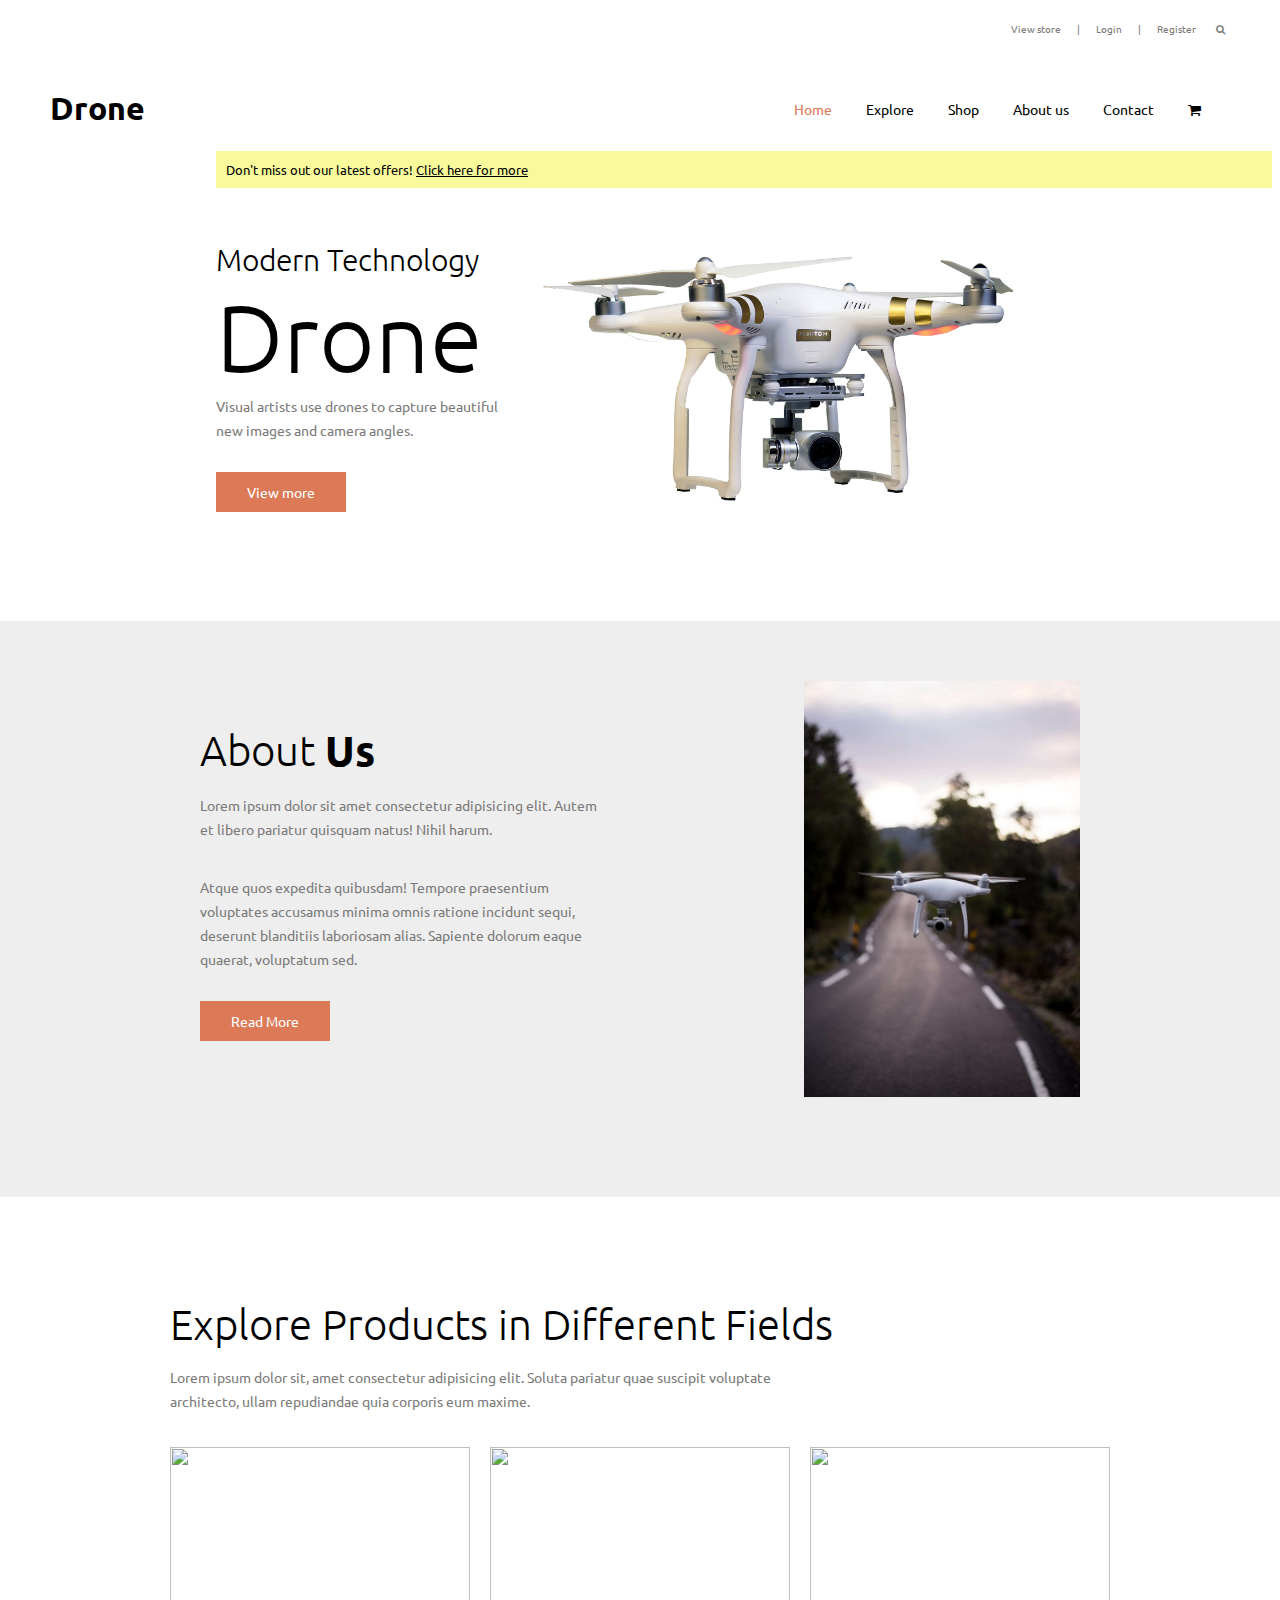
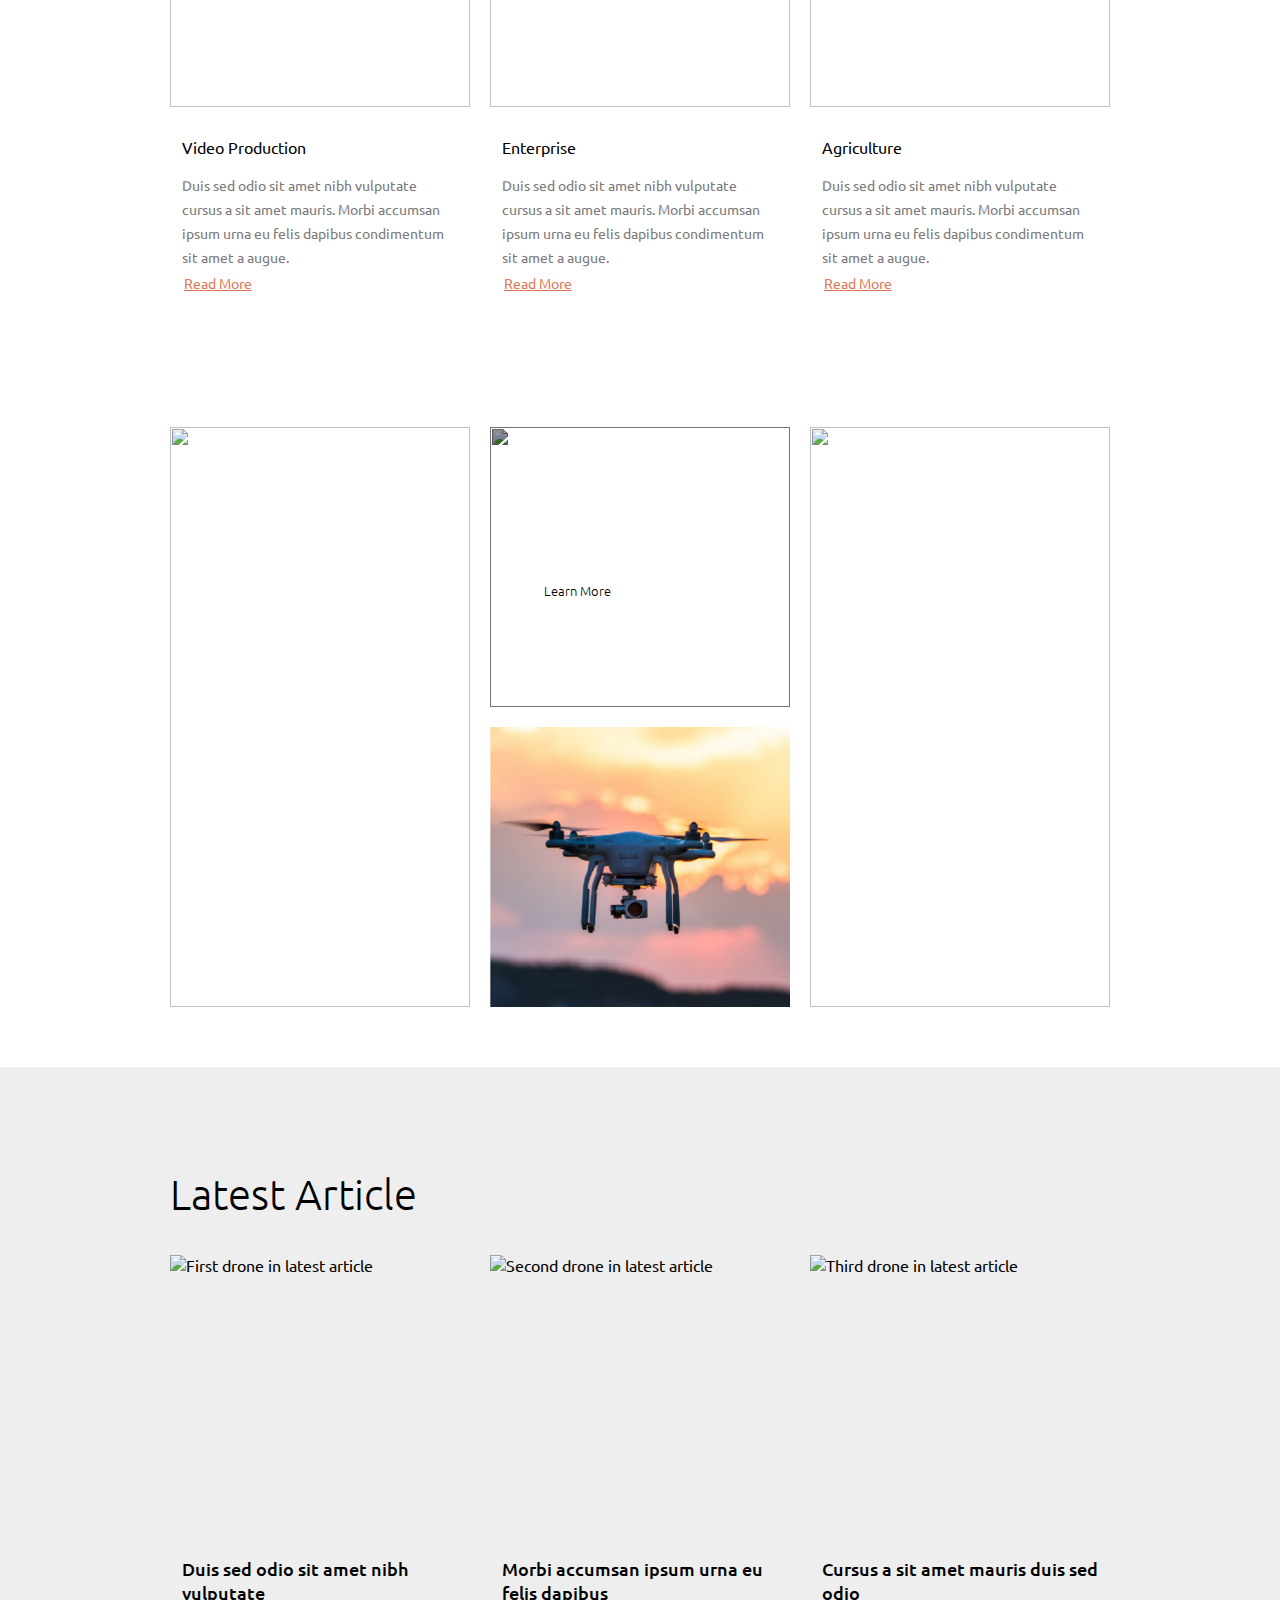
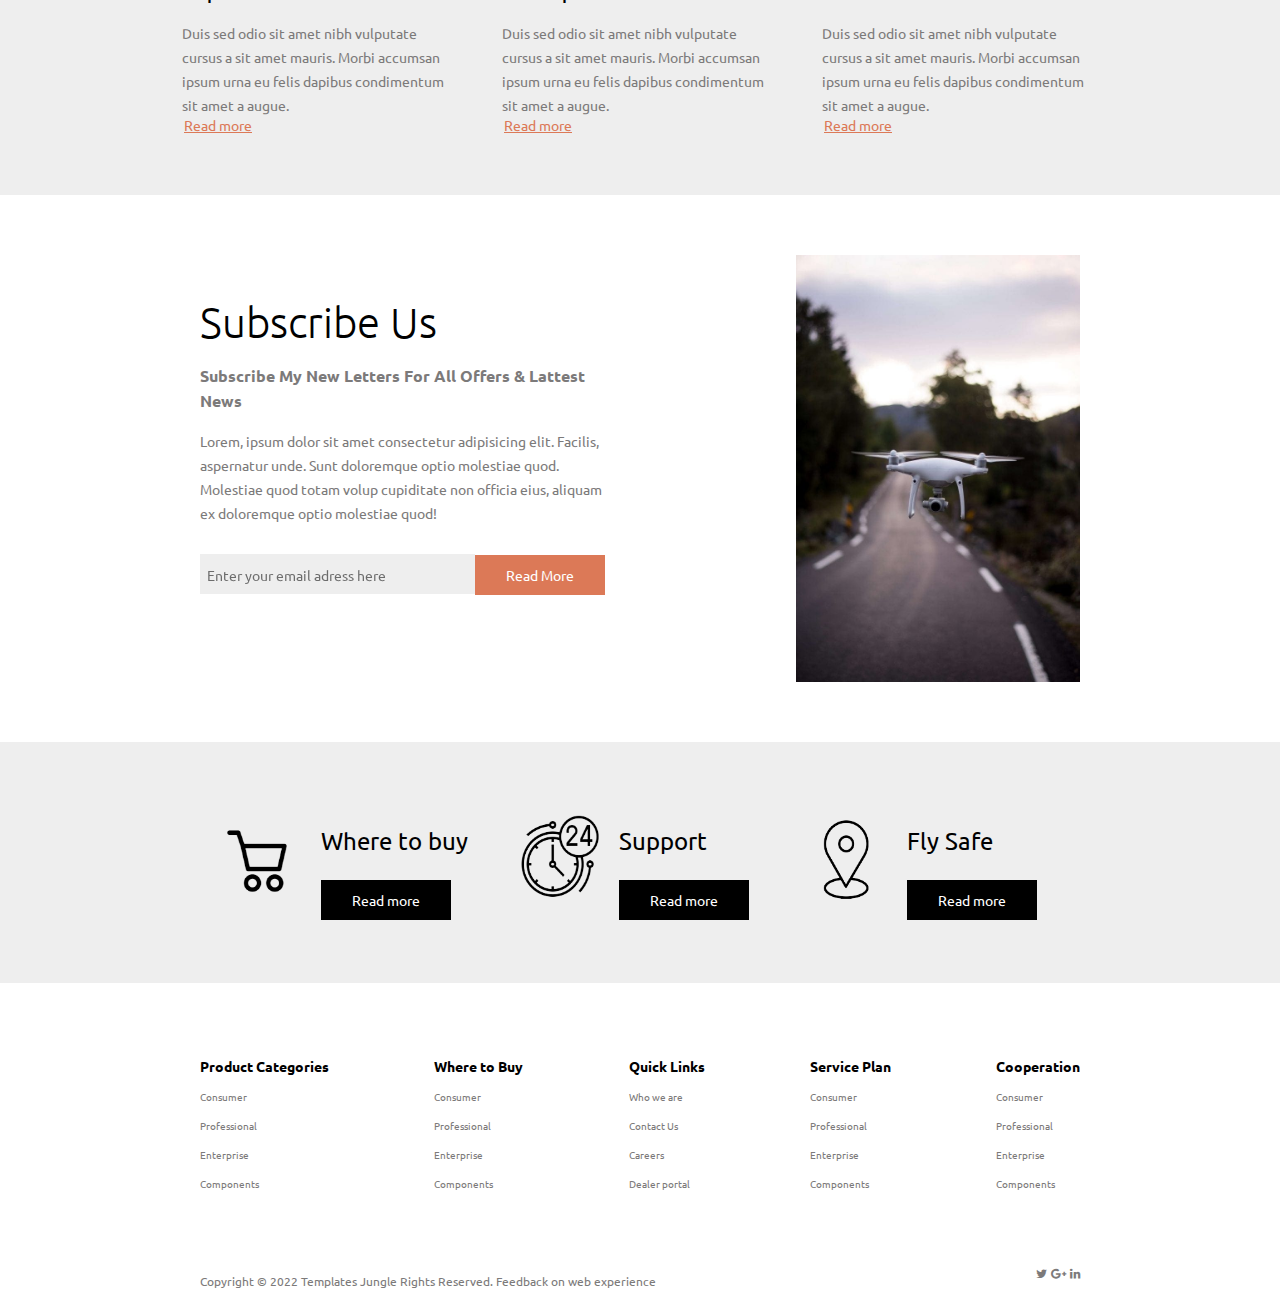
==== index.html @ cffd30b4 "Add files via upload" ====
<!DOCTYPE html>
<html lang="en">

<head>
    <meta charset="UTF-8">
    <meta http-equiv="X-UA-Compatible" content="IE=edge">
    <meta name="viewport" content="width=device-width, initial-scale=1.0">
    <link rel="stylesheet" href="https://cdnjs.cloudflare.com/ajax/libs/font-awesome/4.7.0/css/font-awesome.min.css">
    <link rel="stylesheet" type="text/css"
        href="http://fonts.googleapis.com/css?family=Ubuntu:regular,bold&subset=Latin">
    <link rel="stylesheet" href="css\normalize.css">
    <link rel="stylesheet" href="css\common.css">
    <link rel="stylesheet" href="css\style.css">

    <script defer src="js\header-functions.js"></script>
    <script defer src="js\index-functions.js"></script>

    <title>Home</title>

    <link rel="icon" type="image/x-icon" href="images\favicon.png">
</head>

<body>
    <header>
        <nav id="header-menu">
            <h1><b>Drone</b></h1>
            <ul>
                <li id="active">Home</li>
                <li><a href="explore.html"> Explore</a></li>
                <li><a href="shop.html">Shop</a></li>
                <li><a href="about-us.html">About us</a></li>
                <li><a href="contact.html">Contact</a></li>
                <li><a href="shopping-cart.html"><i class="fa fa-shopping-cart"></i></a></li>
            </ul>
        </nav>
    </header>
    <main>
        <section class="entry">

            <div id="entry-text">
                <mark>Don't miss out our latest offers! <a href="explore.html"><span>Click here for more</span>
                    </a></mark>
                <p id="modern-technology">Modern Technology</p>
                <p id="drone">Drone</p>
                <p class="text">Visual artists use drones to capture beautiful new images and camera angles.</p>
                <button class="entry-and-about-us-button"><a href="#explore-section">View more</a></button>
            </div>
            <img src="images\drone1.png" alt="entry-drone">
        </section>

        <section class="About-Us">
            <div id="About-Us-Text-And-Button">
                <p class="section-header">About <span>Us</span></p>
                <p class="text">
                    Lorem ipsum dolor sit amet consectetur adipisicing elit.
                    Autem et libero pariatur quisquam natus! Nihil harum.
                </p>
                <br>
                <p class="text">
                    Atque quos expedita quibusdam! Tempore praesentium
                    voluptates accusamus minima omnis ratione incidunt
                    sequi, deserunt blanditiis laboriosam alias. Sapiente
                    dolorum eaque quaerat, voluptatum sed.
                </p>
                <a href="about-us.html"><button class="entry-and-about-us-button">Read More</button></a>
            </div>
            <div class="About-Subscribe-img">
                <img src="images\drone2.png" alt="">
            </div>
        </section>

        <section class="explore" id="explore-section">
            <div class="explore-intro">
                <p class="section-header">Explore Products in Different Fields</p>
                <p class="text">
                    Lorem ipsum dolor sit, amet consectetur adipisicing elit. Soluta
                    pariatur quae suscipit voluptate architecto, ullam repudiandae quia
                    corporis eum maxime.
                </p>
            </div>
            <div class="explore-latest-article-cards">
                <div class="explore-latest-article-card">
                    <img src="images\drone3.png" alt="" />
                    <div class="explore-latest-article-card-text">
                        <p class="card-header-explore">Video Production</p>
                        <p class="text">
                            Duis sed odio sit amet nibh vulputate cursus a sit amet mauris.
                            Morbi accumsan ipsum urna eu felis dapibus condimentum sit amet a augue.
                        </p>
                        <button class="explore-and-latest-article-button">Read More</button>
                    </div>
                </div>

                <div class="explore-latest-article-card">
                    <img src="images\drone4.png" alt="" />
                    <div class="explore-latest-article-card-text">
                        <p class="card-header-explore">Enterprise</p>
                        <p class="text">
                            Duis sed odio sit amet nibh vulputate cursus a sit amet mauris.
                            Morbi accumsan ipsum urna eu felis dapibus condimentum sit amet a augue.
                        </p>
                        <button class="explore-and-latest-article-button">Read More</button>
                    </div>
                </div>

                <div class="explore-latest-article-card">
                    <img src="images\drone5.png" alt="" />
                    <div class="explore-latest-article-card-text">
                        <p class="card-header-explore">Agriculture</p>
                        <p class="text">
                            Duis sed odio sit amet nibh vulputate cursus a sit amet mauris.
                            Morbi accumsan ipsum urna eu felis dapibus condimentum sit amet a augue.
                        </p>
                        <button class="explore-and-latest-article-button">Read More</button>
                    </div>
                </div>
            </div>

            <div class="explore-other">
                <img src="images\drone6.png" alt="" />
                <div class="explore-other-more">
                    <div class="explore-other-more-actions">
                        <img class="explore-other-more-actions-img" src="images\drone5.png" alt="" />
                        <div class="explore-more-actions-info">
                            <h4>Fixed Wings</h4>
                            <div class="explore-other-more-actions-buttons">
                                <button class="explore-other-lm-btn">Learn More</button>
                                <button class="explore-other-pn-btn">Purchase Now</button>
                            </div>
                        </div>
                    </div>
                    <img src="images\drone3.PNG" alt="" />
                </div>
                <img src="images\drone2.PNG" alt="" />
            </div>
        </section>

        <section class="latest-article">
            <p class="section-header">Latest Article</p>
            <div class="explore-latest-article-cards">
                <div class="explore-latest-article-card">
                    <img src="images\drone7.PNG" alt="First drone in latest article">
                    <div class="explore-latest-article-card-text">
                        <p class="card-header">Duis sed odio sit amet nibh vulputate</p>
                        <p class="text">
                            Duis sed odio sit amet nibh vulputate cursus a sit amet mauris.
                            Morbi accumsan ipsum urna eu felis dapibus condimentum sit amet a augue.
                        </p>
                    </div>
                    <button class="explore-and-latest-article-button">Read more</button>
                </div>
                <div class="explore-latest-article-card">
                    <img src="images\drone4.png" alt="Second drone in latest article">
                    <div class="explore-latest-article-card-text">
                        <p class="card-header">Morbi accumsan ipsum urna eu felis dapibus</p>
                        <p class="text">
                            Duis sed odio sit amet nibh vulputate cursus a sit amet mauris.
                            Morbi accumsan ipsum urna eu felis dapibus condimentum sit amet a augue.
                        </p>
                    </div>
                    <button class="explore-and-latest-article-button">Read more</button>
                </div>
                <div class="explore-latest-article-card">
                    <img src="images\drone8.png" alt="Third drone in latest article">
                    <div class="explore-latest-article-card-text">
                        <p class="card-header">Cursus a sit amet mauris duis sed odio</p>
                        <p class="text">
                            Duis sed odio sit amet nibh vulputate cursus a sit amet mauris.
                            Morbi accumsan ipsum urna eu felis dapibus condimentum sit amet a augue.
                        </p>
                    </div>
                    <button class="explore-and-latest-article-button">Read more</button>
                    </class="explore-latest-article-card">
                </div>
        </section>

        <section class="Subscribe-Us">
            <div id="Subscribe-Us-Text">
                <p class="section-header">Subscribe Us</p>
                <p class="text" id="subscribe-us-title"><b>Subscribe My New Letters For All Offers & Lattest News</b>
                </p>
                <p class="text">Lorem, ipsum dolor sit amet consectetur adipisicing elit. Facilis, aspernatur
                    unde. Sunt doloremque optio molestiae quod. Molestiae quod totam volup
                    cupiditate non officia eius, aliquam ex doloremque optio molestiae quod!</p>
                <div id="button-and-email">
                    <input type="email" name="email" id="user-input-email" autocomplete="on"
                        placeholder="Enter your email adress here">
                    <button class="entry-and-about-us-button">Read More</button>
                </div>
            </div>
            <div class="About-Subscribe-img">
                <img src="images\drone2.png" alt="">
            </div>
        </section>

        <section class="service-info">
            <div class="service-info-divs">
                <img src="images\where-to-buy.png" alt="where-to-buy">
                <div class="text-and-button">
                    <p>Where to buy</p>
                    <button id="where-to-buy-button">Read more</button>
                </div>
            </div>
            <div class="service-info-divs">
                <img src="images\support.png" alt="support">
                <div class="text-and-button">
                    <p>Support</p>
                    <button id="support-button">Read more</button>
                </div>
            </div>
            <div class="service-info-divs" id="third">
                <img src="images\fly-safe.png" alt="fly-safe">
                <div class="text-and-button">
                    <p>Fly Safe</p>
                    <button id="fly-safe-button">Read more</button>
                </div>
            </div>
        </section>
    </main>
    <footer>
        <section class="related-info">
            <div id="product-categories">
                <p><span>Product Categories</span></p>
                <p>Consumer</p>
                <p>Professional</p>
                <p>Enterprise</p>
                <p>Components</p>
            </div>
            <div id="where-to-buy">
                <p><span>Where to Buy</span></p>
                <p>Consumer</p>
                <p>Professional</p>
                <p>Enterprise</p>
                <p>Components</p>
            </div>
            <div id="quick-links">
                <p><span>Quick Links</span></p>
                <p>Who we are</p>
                <p>Contact Us</p>
                <p>Careers</p>
                <p>Dealer portal</p>
            </div>
            <div id="service-plan">
                <p><span>Service Plan</span></p>
                <p>Consumer</p>
                <p>Professional</p>
                <p>Enterprise</p>
                <p>Components</p>
            </div>
            <div id="cooperation">
                <p><span>Cooperation</span></p>
                <p>Consumer</p>
                <p>Professional</p>
                <p>Enterprise</p>
                <p>Components</p>
            </div>
        </section>

        <section class="copyright-social-media">
            <p>
                Copyright © 2022 Templates Jungle Rights Reserved. Feedback on web
                experience
            </p>
            <div id="social-media-icons">
                <i class="fa fa-twitter"></i>
                <i class="fa fa-google-plus"></i>
                <i class="fa fa-linkedin"></i>
            </div>
        </section>
    </footer>
    </main>
</body>

</html>
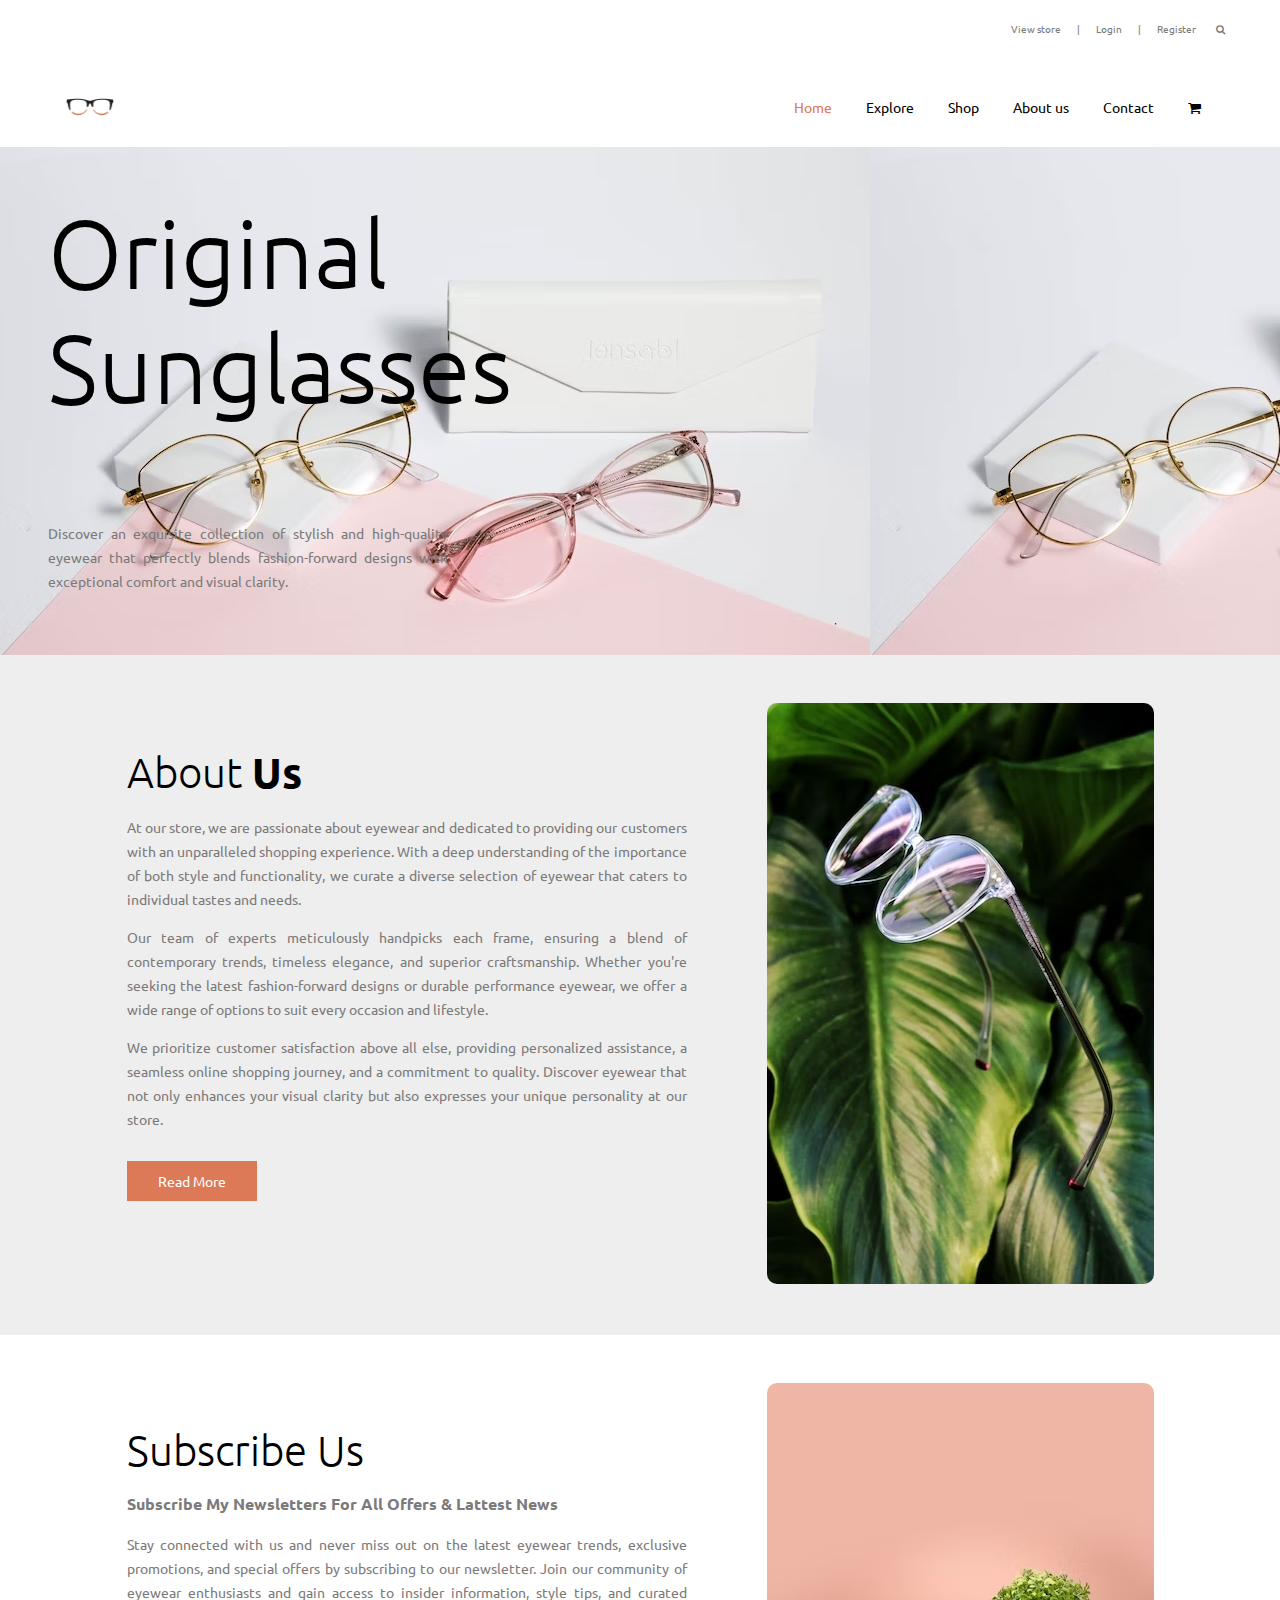
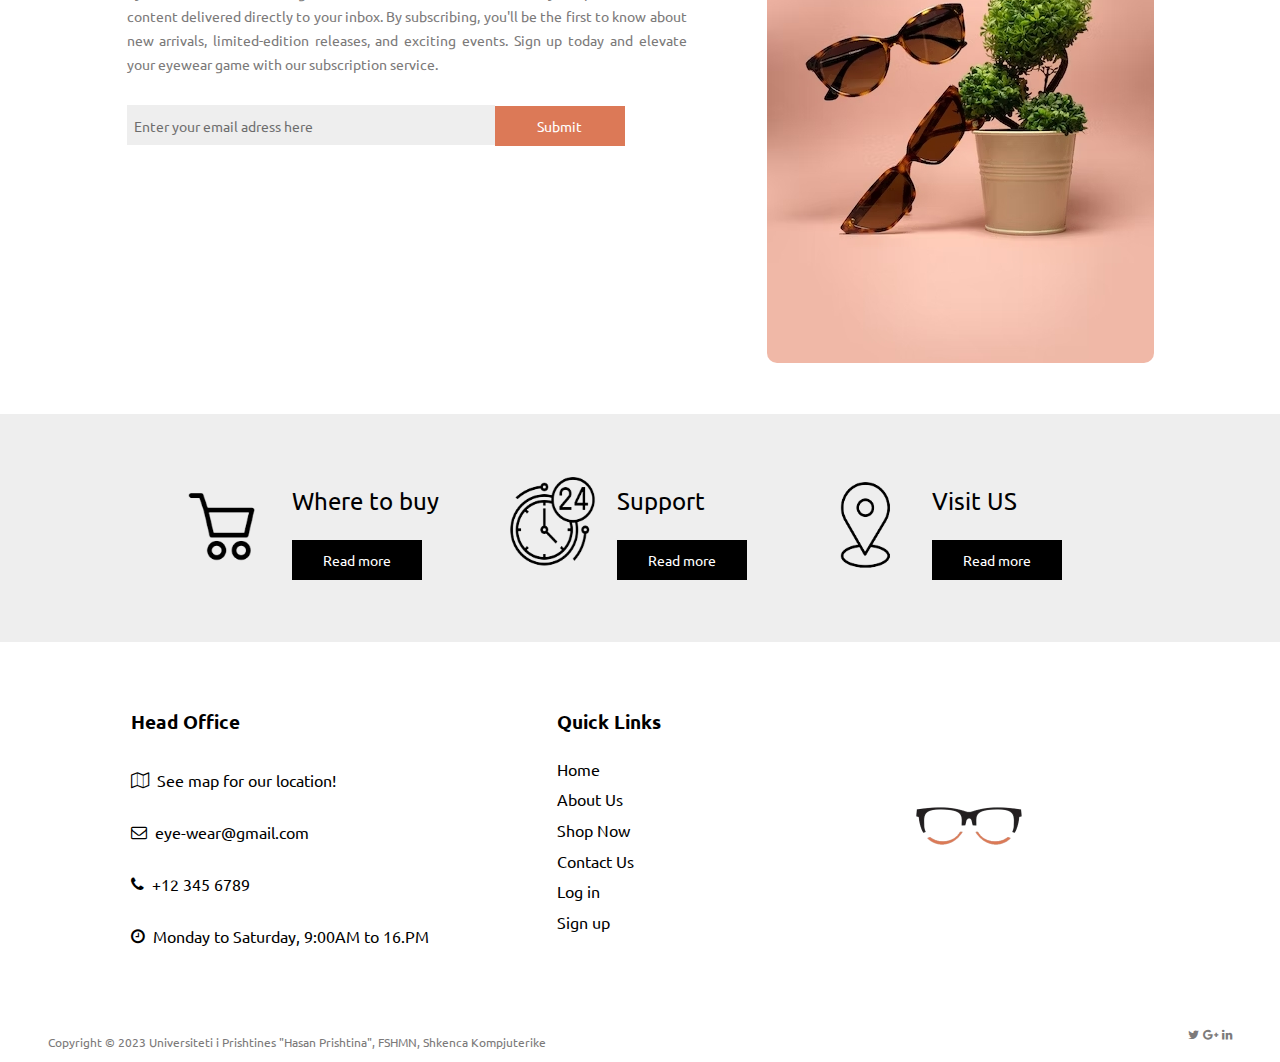
==== commit ede3e220: "Made changes mainly on index and contact page. Also changed the navbar and footer of each page." ====
--- a/index.html
+++ b/index.html
@@ -23,7 +23,7 @@
 <body>
     <header>
         <nav id="header-menu">
-            <h1><b>Drone</b></h1>
+            <img src="images\logo.png" alt="Black and light red sunglasses">
             <ul>
                 <li id="active">Home</li>
                 <li><a href="explore.html"> Explore</a></li>
@@ -36,160 +36,61 @@
     </header>
     <main>
         <section class="entry">
-
             <div id="entry-text">
-                <mark>Don't miss out our latest offers! <a href="explore.html"><span>Click here for more</span>
-                    </a></mark>
-                <p id="modern-technology">Modern Technology</p>
-                <p id="drone">Drone</p>
-                <p class="text">Visual artists use drones to capture beautiful new images and camera angles.</p>
-                <button class="entry-and-about-us-button"><a href="#explore-section">View more</a></button>
+                <p id="entry-text-header">Original Sunglasses</p>
+                <p class="text">Discover an exquisite collection of stylish and high-quality eyewear that perfectly
+                    blends fashion-forward designs with exceptional comfort and visual clarity.</p>
             </div>
-            <img src="images\drone1.png" alt="entry-drone">
         </section>
 
-        <section class="About-Us">
-            <div id="About-Us-Text-And-Button">
+        <section class="About-And-Subscribe-Us" id="about-us-section">
+            <div class="About-And-Subscribe-Us-Text">
                 <p class="section-header">About <span>Us</span></p>
-                <p class="text">
-                    Lorem ipsum dolor sit amet consectetur adipisicing elit.
-                    Autem et libero pariatur quisquam natus! Nihil harum.
+                <p class="text" id="About-And-Subscribe-Us-Text">
+                    At our store, we are passionate about eyewear and dedicated to providing our customers
+                    with an unparalleled shopping experience. With a deep understanding of the importance of
+                    both style and functionality, we curate a diverse selection of eyewear that caters to
+                    individual tastes and needs.
                 </p>
-                <br>
-                <p class="text">
-                    Atque quos expedita quibusdam! Tempore praesentium
-                    voluptates accusamus minima omnis ratione incidunt
-                    sequi, deserunt blanditiis laboriosam alias. Sapiente
-                    dolorum eaque quaerat, voluptatum sed.
+                <p class="text" id="About-And-Subscribe-Us-Text">
+                    Our team of experts meticulously handpicks each frame, ensuring
+                    a blend of contemporary trends, timeless elegance, and superior craftsmanship. Whether you're
+                    seeking the latest fashion-forward designs or durable performance eyewear, we offer a wide
+                    range of options to suit every occasion and lifestyle.
+                </p>
+                <p class="text" id="About-And-Subscribe-Us-Text">
+                    We prioritize customer satisfaction
+                    above all else, providing personalized assistance, a seamless online shopping journey, and a
+                    commitment to quality. Discover eyewear that not only enhances your visual clarity but also
+                    expresses your unique personality at our store.
                 </p>
                 <a href="about-us.html"><button class="entry-and-about-us-button">Read More</button></a>
             </div>
             <div class="About-Subscribe-img">
-                <img src="images\drone2.png" alt="">
+                <img src="images\leaf-background-sunglasses.jpg" alt="">
             </div>
         </section>
 
-        <section class="explore" id="explore-section">
-            <div class="explore-intro">
-                <p class="section-header">Explore Products in Different Fields</p>
-                <p class="text">
-                    Lorem ipsum dolor sit, amet consectetur adipisicing elit. Soluta
-                    pariatur quae suscipit voluptate architecto, ullam repudiandae quia
-                    corporis eum maxime.
+        <section class="About-And-Subscribe-Us">
+            <div class="About-And-Subscribe-Us-Text">
+                <p class="section-header">Subscribe Us</p>
+                <p class="text" id="subscribe-us-title"><b>Subscribe My Newsletters For All Offers & Lattest News</b>
                 </p>
-            </div>
-            <div class="explore-latest-article-cards">
-                <div class="explore-latest-article-card">
-                    <img src="images\drone3.png" alt="" />
-                    <div class="explore-latest-article-card-text">
-                        <p class="card-header-explore">Video Production</p>
-                        <p class="text">
-                            Duis sed odio sit amet nibh vulputate cursus a sit amet mauris.
-                            Morbi accumsan ipsum urna eu felis dapibus condimentum sit amet a augue.
-                        </p>
-                        <button class="explore-and-latest-article-button">Read More</button>
-                    </div>
-                </div>
-
-                <div class="explore-latest-article-card">
-                    <img src="images\drone4.png" alt="" />
-                    <div class="explore-latest-article-card-text">
-                        <p class="card-header-explore">Enterprise</p>
-                        <p class="text">
-                            Duis sed odio sit amet nibh vulputate cursus a sit amet mauris.
-                            Morbi accumsan ipsum urna eu felis dapibus condimentum sit amet a augue.
-                        </p>
-                        <button class="explore-and-latest-article-button">Read More</button>
-                    </div>
-                </div>
-
-                <div class="explore-latest-article-card">
-                    <img src="images\drone5.png" alt="" />
-                    <div class="explore-latest-article-card-text">
-                        <p class="card-header-explore">Agriculture</p>
-                        <p class="text">
-                            Duis sed odio sit amet nibh vulputate cursus a sit amet mauris.
-                            Morbi accumsan ipsum urna eu felis dapibus condimentum sit amet a augue.
-                        </p>
-                        <button class="explore-and-latest-article-button">Read More</button>
-                    </div>
-                </div>
-            </div>
-
-            <div class="explore-other">
-                <img src="images\drone6.png" alt="" />
-                <div class="explore-other-more">
-                    <div class="explore-other-more-actions">
-                        <img class="explore-other-more-actions-img" src="images\drone5.png" alt="" />
-                        <div class="explore-more-actions-info">
-                            <h4>Fixed Wings</h4>
-                            <div class="explore-other-more-actions-buttons">
-                                <button class="explore-other-lm-btn">Learn More</button>
-                                <button class="explore-other-pn-btn">Purchase Now</button>
-                            </div>
-                        </div>
-                    </div>
-                    <img src="images\drone3.PNG" alt="" />
-                </div>
-                <img src="images\drone2.PNG" alt="" />
-            </div>
-        </section>
-
-        <section class="latest-article">
-            <p class="section-header">Latest Article</p>
-            <div class="explore-latest-article-cards">
-                <div class="explore-latest-article-card">
-                    <img src="images\drone7.PNG" alt="First drone in latest article">
-                    <div class="explore-latest-article-card-text">
-                        <p class="card-header">Duis sed odio sit amet nibh vulputate</p>
-                        <p class="text">
-                            Duis sed odio sit amet nibh vulputate cursus a sit amet mauris.
-                            Morbi accumsan ipsum urna eu felis dapibus condimentum sit amet a augue.
-                        </p>
-                    </div>
-                    <button class="explore-and-latest-article-button">Read more</button>
-                </div>
-                <div class="explore-latest-article-card">
-                    <img src="images\drone4.png" alt="Second drone in latest article">
-                    <div class="explore-latest-article-card-text">
-                        <p class="card-header">Morbi accumsan ipsum urna eu felis dapibus</p>
-                        <p class="text">
-                            Duis sed odio sit amet nibh vulputate cursus a sit amet mauris.
-                            Morbi accumsan ipsum urna eu felis dapibus condimentum sit amet a augue.
-                        </p>
-                    </div>
-                    <button class="explore-and-latest-article-button">Read more</button>
-                </div>
-                <div class="explore-latest-article-card">
-                    <img src="images\drone8.png" alt="Third drone in latest article">
-                    <div class="explore-latest-article-card-text">
-                        <p class="card-header">Cursus a sit amet mauris duis sed odio</p>
-                        <p class="text">
-                            Duis sed odio sit amet nibh vulputate cursus a sit amet mauris.
-                            Morbi accumsan ipsum urna eu felis dapibus condimentum sit amet a augue.
-                        </p>
-                    </div>
-                    <button class="explore-and-latest-article-button">Read more</button>
-                    </class="explore-latest-article-card">
-                </div>
-        </section>
-
-        <section class="Subscribe-Us">
-            <div id="Subscribe-Us-Text">
-                <p class="section-header">Subscribe Us</p>
-                <p class="text" id="subscribe-us-title"><b>Subscribe My New Letters For All Offers & Lattest News</b>
+                <p class="text" id="About-And-Subscribe-Us-Text">
+                    Stay connected with us and never miss out on the latest eyewear trends, exclusive promotions, and
+                    special offers by subscribing to our newsletter. Join our community of eyewear enthusiasts and gain
+                    access to insider information, style tips, and curated content delivered directly to your inbox. By
+                    subscribing, you'll be the first to know about new arrivals, limited-edition releases, and exciting
+                    events. Sign up today and elevate your eyewear game with our subscription service.
                 </p>
-                <p class="text">Lorem, ipsum dolor sit amet consectetur adipisicing elit. Facilis, aspernatur
-                    unde. Sunt doloremque optio molestiae quod. Molestiae quod totam volup
-                    cupiditate non officia eius, aliquam ex doloremque optio molestiae quod!</p>
                 <div id="button-and-email">
                     <input type="email" name="email" id="user-input-email" autocomplete="on"
                         placeholder="Enter your email adress here">
-                    <button class="entry-and-about-us-button">Read More</button>
+                    <button class="entry-and-about-us-button">Submit</button>
                 </div>
             </div>
             <div class="About-Subscribe-img">
-                <img src="images\drone2.png" alt="">
+                <img src="images\brown-sunglasses.jpg" alt="">
             </div>
         </section>
 
@@ -209,57 +110,53 @@
                 </div>
             </div>
             <div class="service-info-divs" id="third">
-                <img src="images\fly-safe.png" alt="fly-safe">
+                <img src="images\visit-us.png" alt="visit us">
                 <div class="text-and-button">
-                    <p>Fly Safe</p>
-                    <button id="fly-safe-button">Read more</button>
+                    <p>Visit US</p>
+                    <button id="visit-us-button">Read more</button>
                 </div>
             </div>
         </section>
     </main>
     <footer>
-        <section class="related-info">
-            <div id="product-categories">
-                <p><span>Product Categories</span></p>
-                <p>Consumer</p>
-                <p>Professional</p>
-                <p>Enterprise</p>
-                <p>Components</p>
+        <section class="useful-info">
+            <div class="get-in-touch">
+                <h3>Head Office</h3>
+                <div class="get-in-touch-info">
+                    <li>
+                        <i class="fa fa-map-o"></i>
+                        <p>See map for our location!</p>
+                    </li>
+                    <li>
+                        <i class="fa fa-envelope-o"></i>
+                        <p>eye-wear@gmail.com</p>
+                    </li>
+                    <li>
+                        <i class="fa fa-phone"></i>
+                        <p>+12 345 6789</p>
+                    </li>
+                    <li>
+                        <i class="fa fa-clock-o"></i>
+                        <p>Monday to Saturday, 9:00AM to 16.PM</p>
+                    </li>
+                </div>
             </div>
-            <div id="where-to-buy">
-                <p><span>Where to Buy</span></p>
-                <p>Consumer</p>
-                <p>Professional</p>
-                <p>Enterprise</p>
-                <p>Components</p>
+            <div class="quick-links">
+                <h3>Quick Links</h3>
+                <li><a href="index.html">Home</a></li>
+                <li><a href="about-us.html">About Us</a></li>
+                <li><a href="shop.html">Shop Now</a></li>
+                <li><a href="contact.html">Contact Us</a></li>
+                <li><a href="login.html">Log in</a></li>
+                <li><a href="signup.html">Sign up</a></li>
             </div>
-            <div id="quick-links">
-                <p><span>Quick Links</span></p>
-                <p>Who we are</p>
-                <p>Contact Us</p>
-                <p>Careers</p>
-                <p>Dealer portal</p>
-            </div>
-            <div id="service-plan">
-                <p><span>Service Plan</span></p>
-                <p>Consumer</p>
-                <p>Professional</p>
-                <p>Enterprise</p>
-                <p>Components</p>
-            </div>
-            <div id="cooperation">
-                <p><span>Cooperation</span></p>
-                <p>Consumer</p>
-                <p>Professional</p>
-                <p>Enterprise</p>
-                <p>Components</p>
+            <div class="logo-in-footer">
+                <img src="images/logo.png" alt="Logo">
             </div>
         </section>
-
         <section class="copyright-social-media">
             <p>
-                Copyright © 2022 Templates Jungle Rights Reserved. Feedback on web
-                experience
+                Copyright © 2023 Universiteti i Prishtines "Hasan Prishtina", FSHMN, Shkenca Kompjuterike
             </p>
             <div id="social-media-icons">
                 <i class="fa fa-twitter"></i>
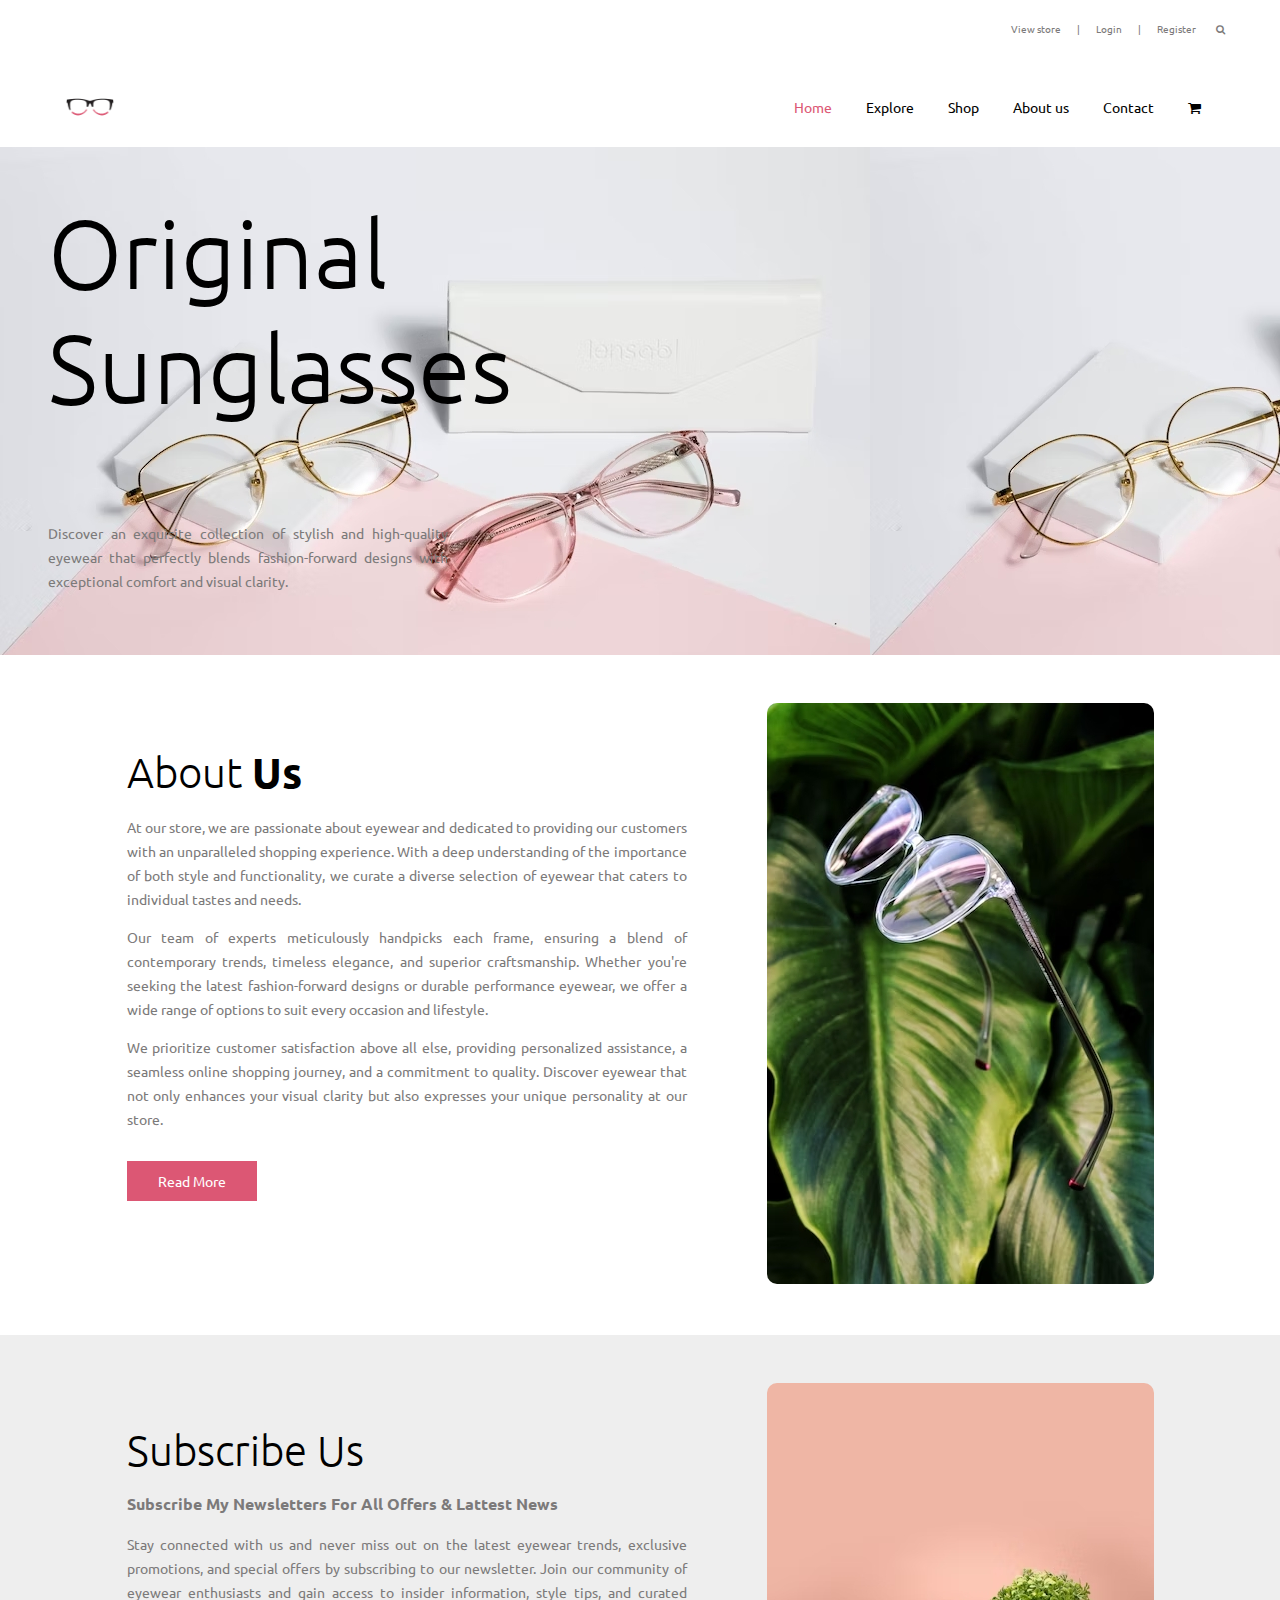
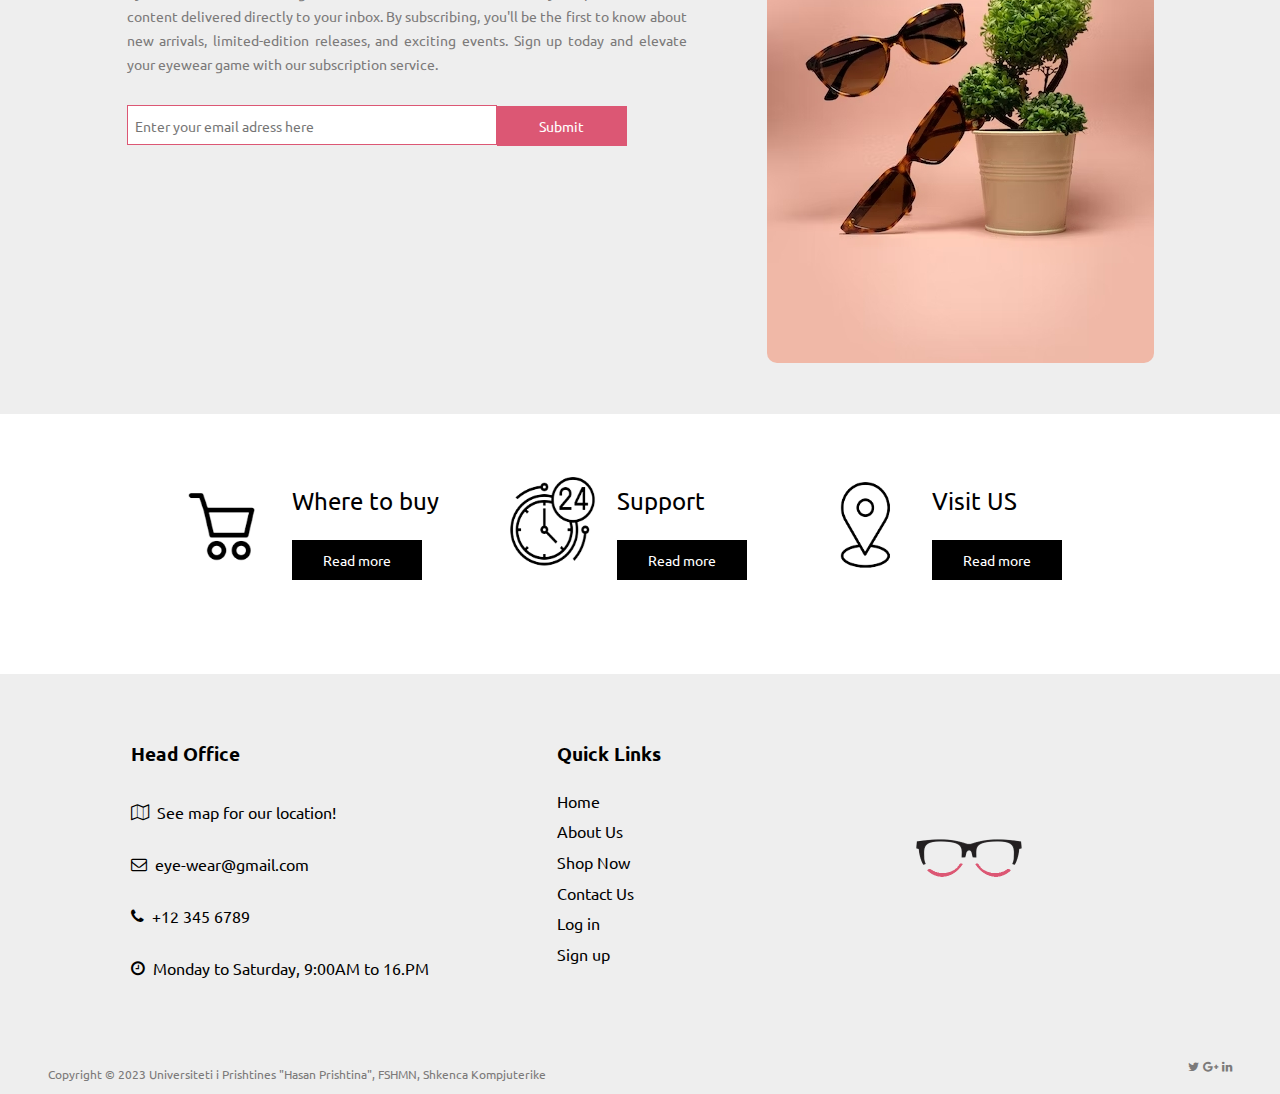
==== commit 839b79ed: "Main color - pink, deleted some unnecessary images, made footer background gray in some pages." ====
--- a/index.html
+++ b/index.html
@@ -71,7 +71,7 @@
             </div>
         </section>
 
-        <section class="About-And-Subscribe-Us">
+        <section class="About-And-Subscribe-Us" id="subscribe-us">
             <div class="About-And-Subscribe-Us-Text">
                 <p class="section-header">Subscribe Us</p>
                 <p class="text" id="subscribe-us-title"><b>Subscribe My Newsletters For All Offers & Lattest News</b>
@@ -118,7 +118,7 @@
             </div>
         </section>
     </main>
-    <footer>
+    <footer class="footer-with-gray-background">
         <section class="useful-info">
             <div class="get-in-touch">
                 <h3>Head Office</h3>
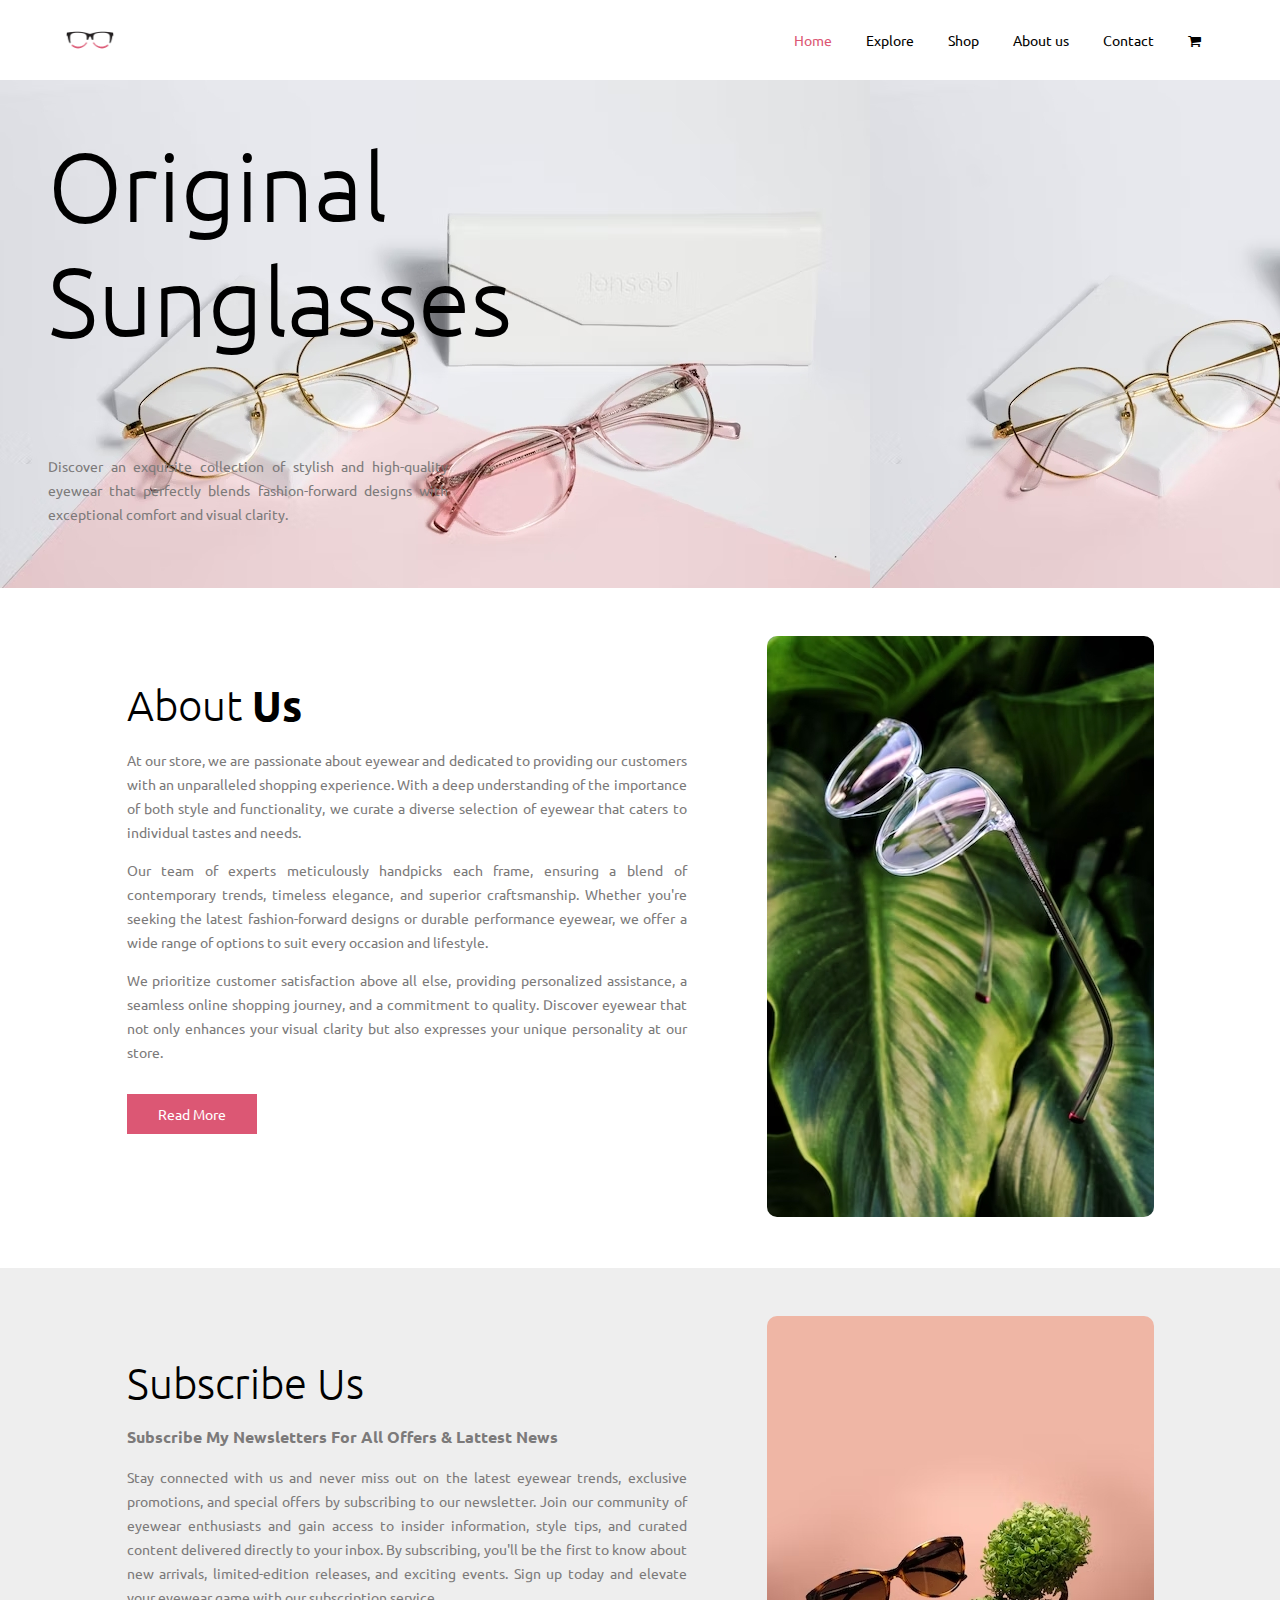
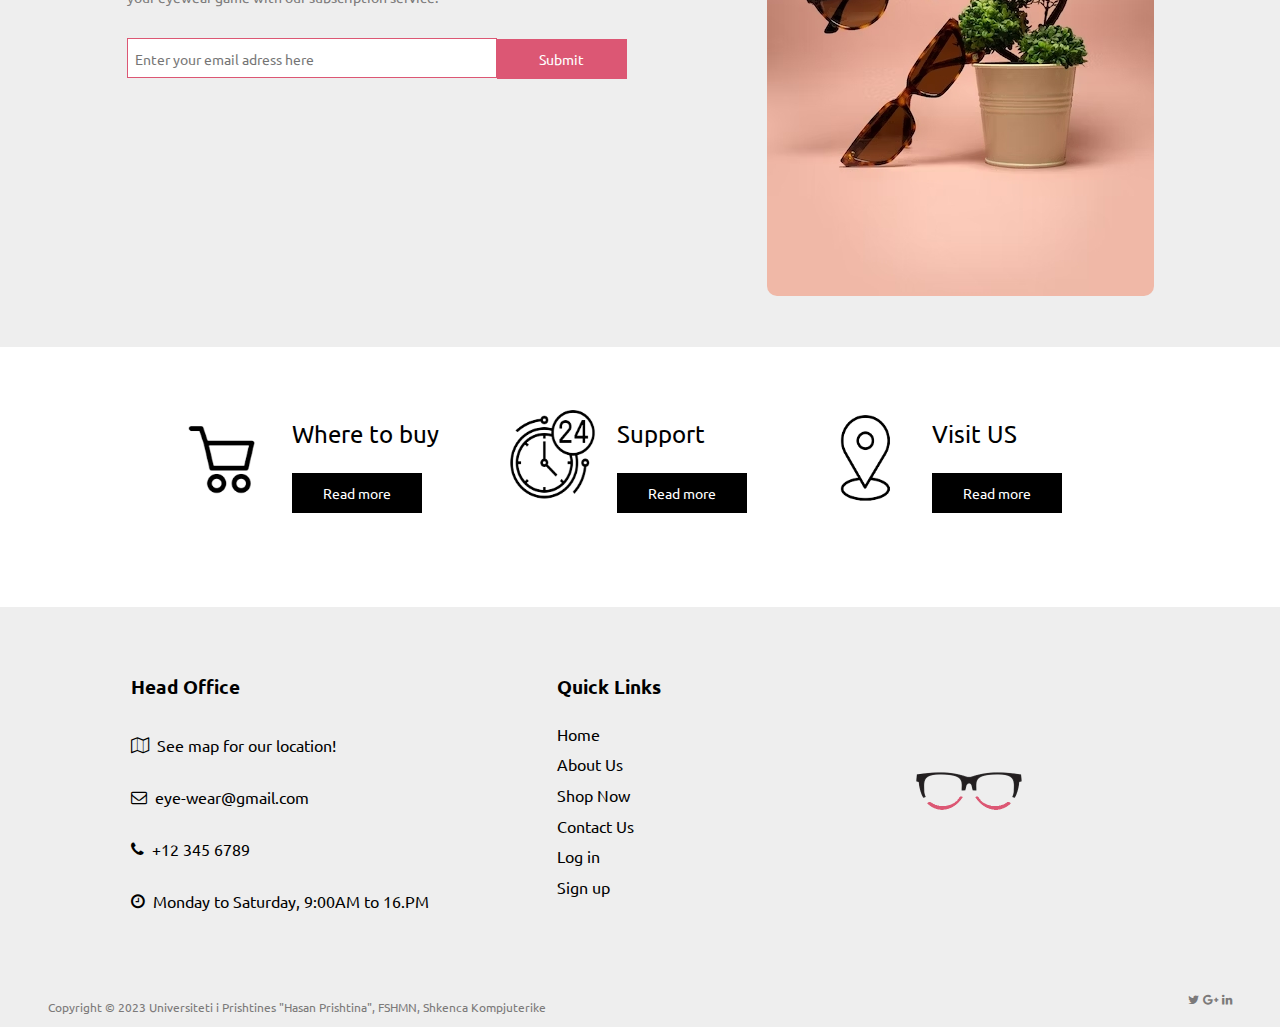
==== commit 0262c981: "Made shopping-cart accessible from all pages." ====
--- a/index.html
+++ b/index.html
@@ -30,7 +30,7 @@
                 <li><a href="shop.html">Shop</a></li>
                 <li><a href="about-us.html">About us</a></li>
                 <li><a href="contact.html">Contact</a></li>
-                <li><a href="shopping-cart.html"><i class="fa fa-shopping-cart"></i></a></li>
+                <li><a href="shopping-cart.php"><i class="fa fa-shopping-cart"></i></a></li>
             </ul>
         </nav>
     </header>
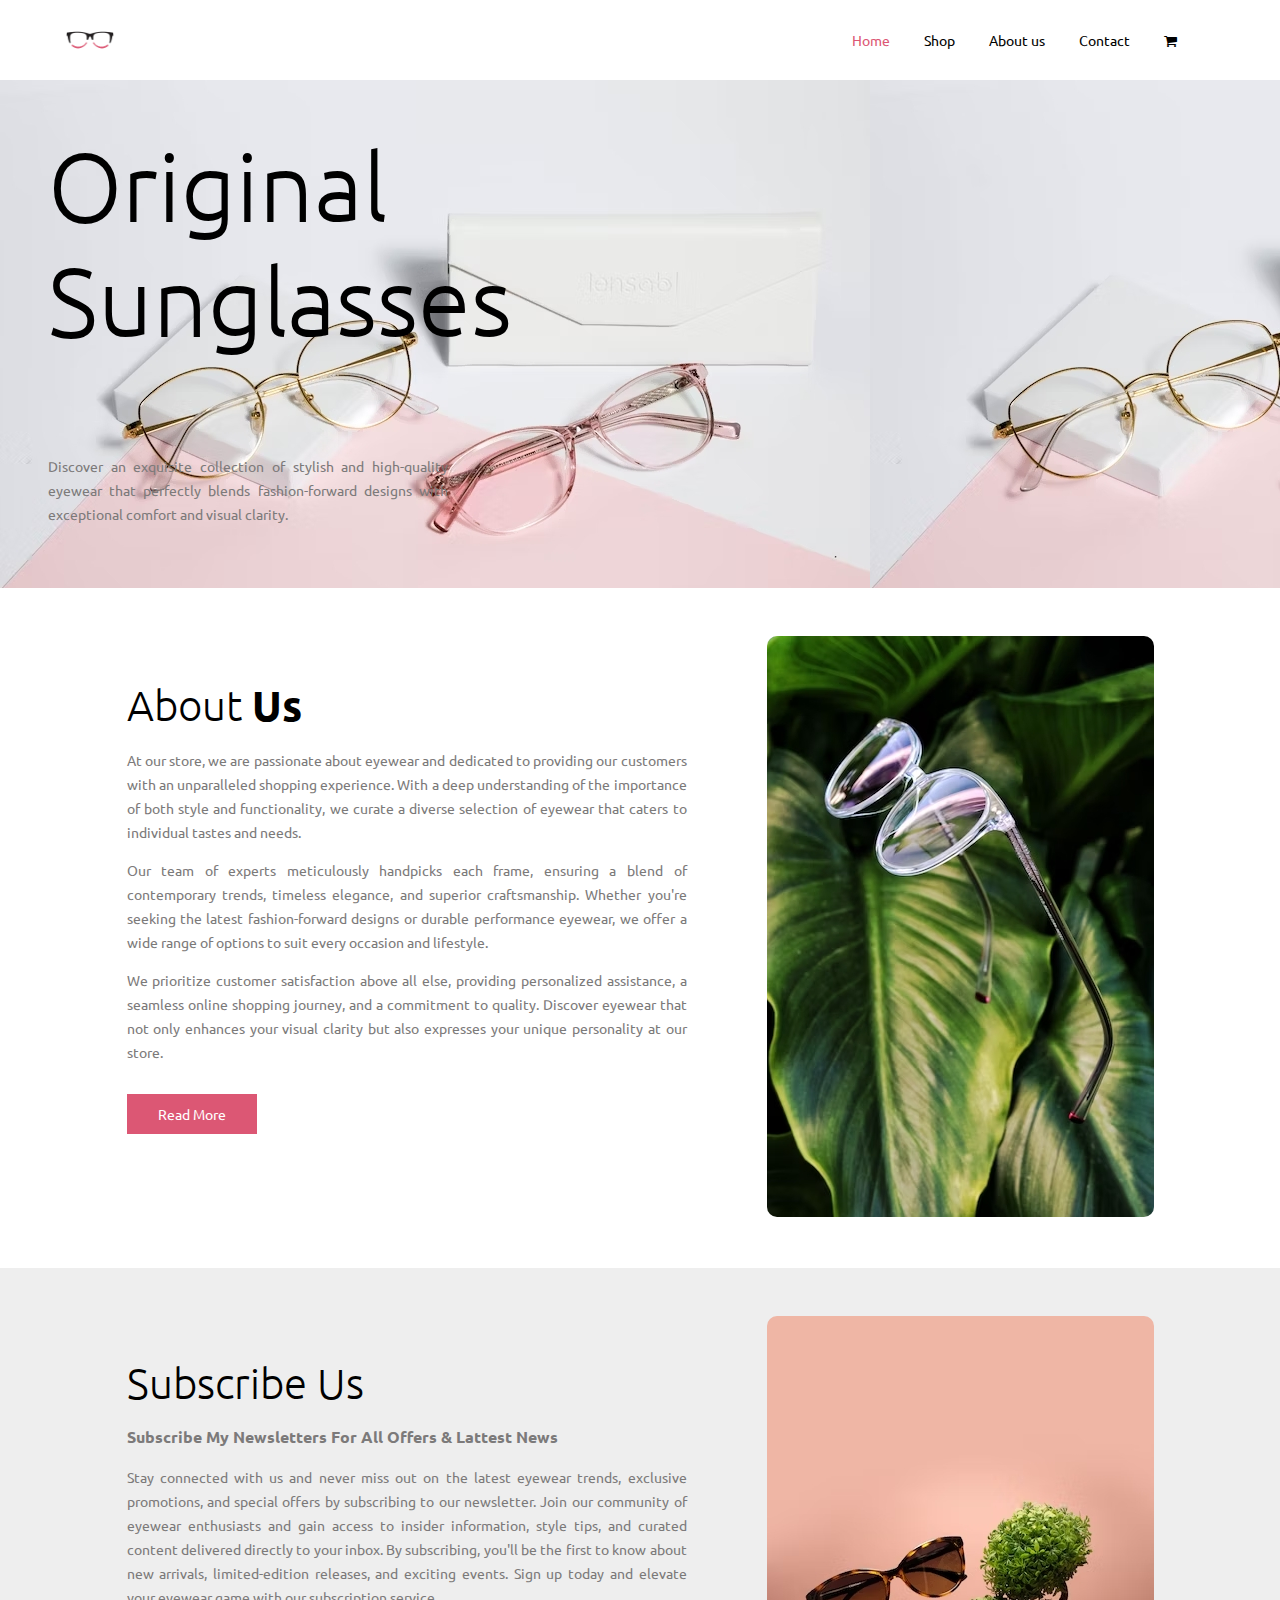
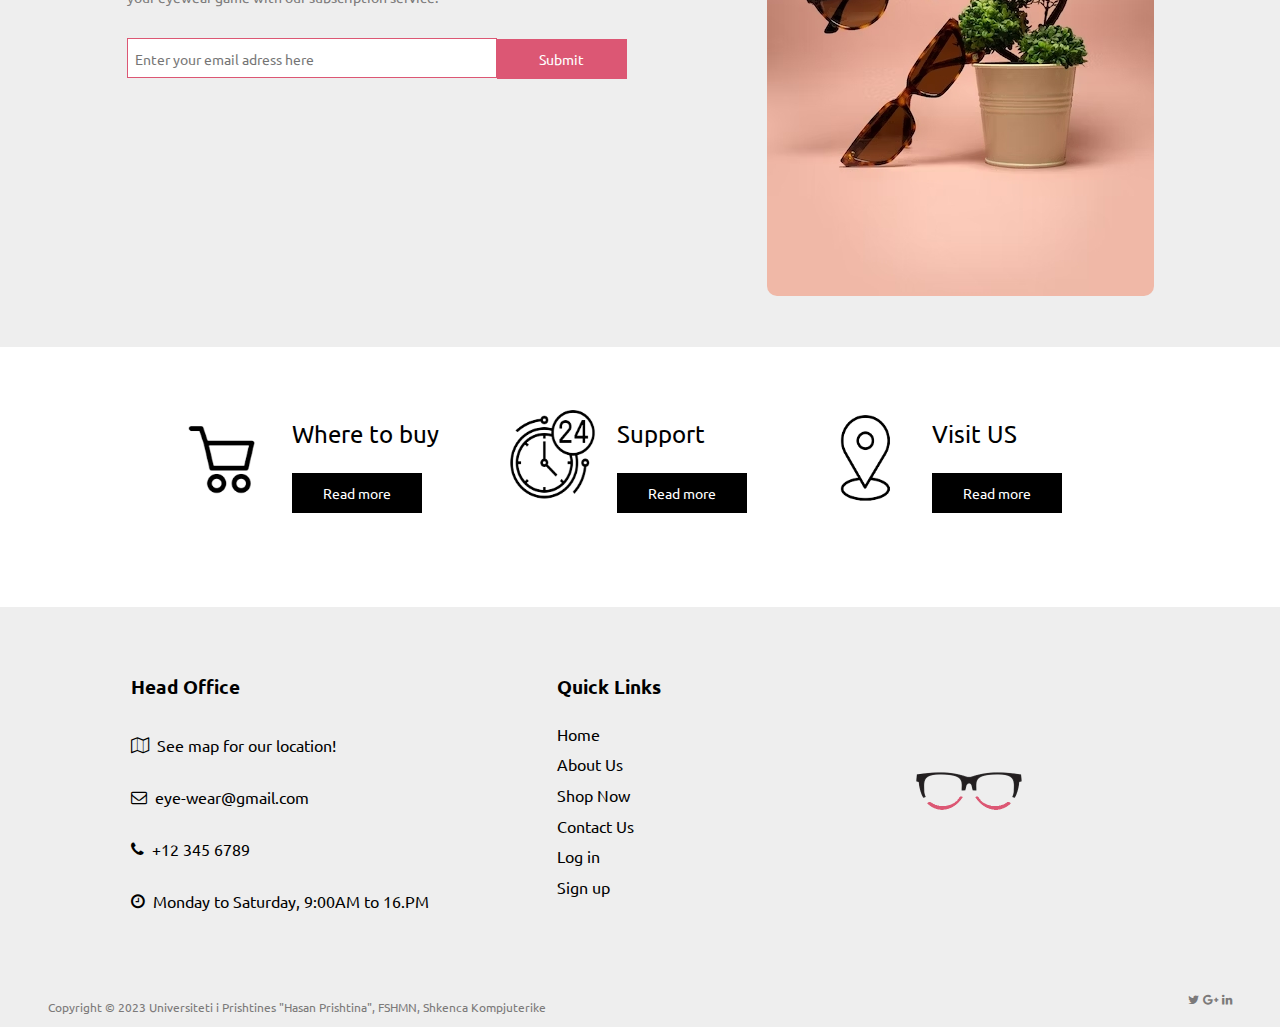
==== commit 847f17ab: "Made small changes in some files." ====
--- a/index.html
+++ b/index.html
@@ -26,7 +26,6 @@
             <img src="images\logo.png" alt="Black and light red sunglasses">
             <ul>
                 <li id="active">Home</li>
-                <li><a href="explore.html"> Explore</a></li>
                 <li><a href="shop.html">Shop</a></li>
                 <li><a href="about-us.html">About us</a></li>
                 <li><a href="contact.html">Contact</a></li>
